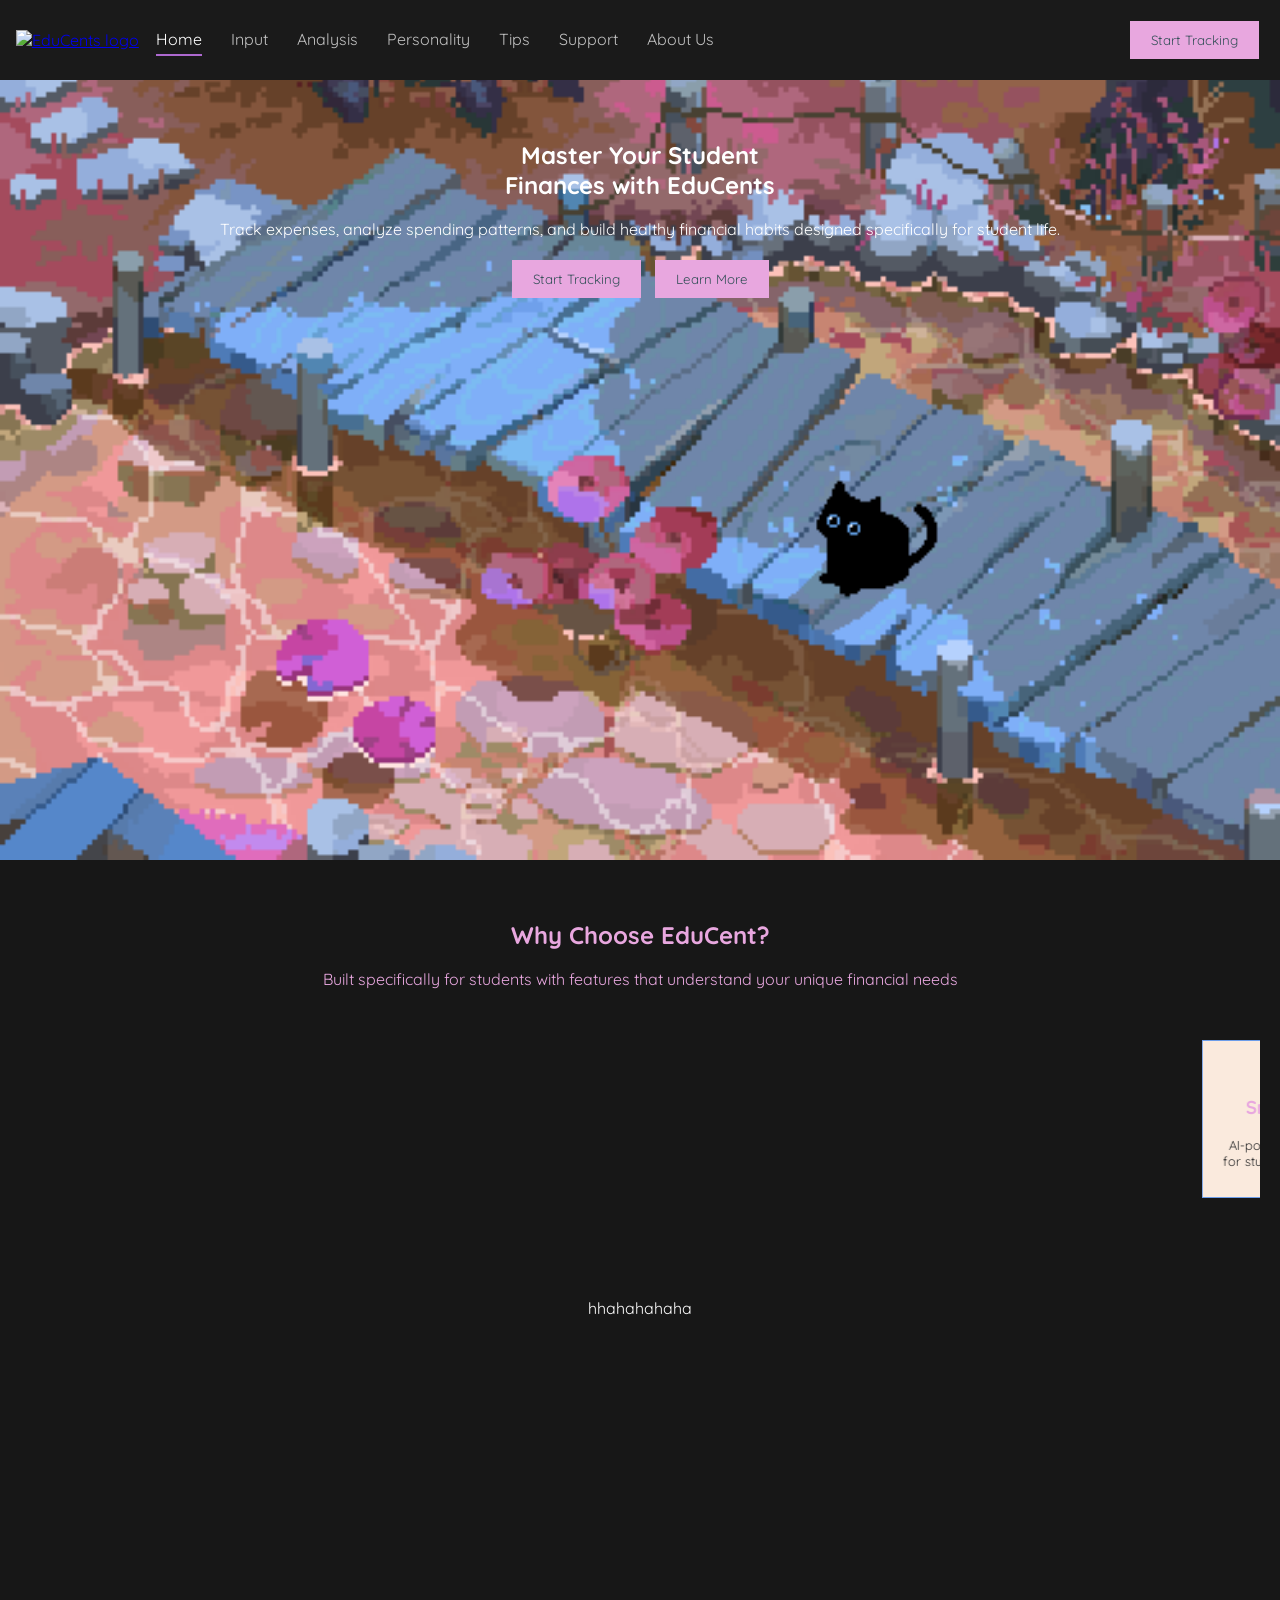
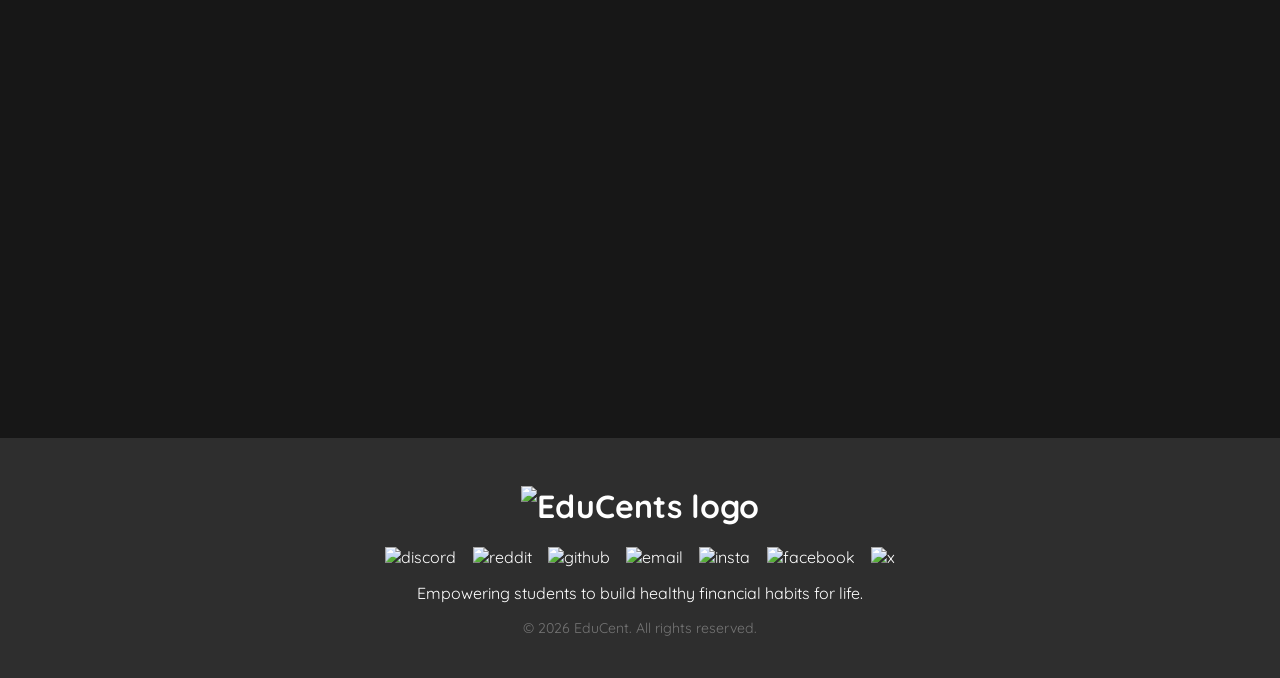
==== index.html @ 4b4cd6ac "updated home name to index.html" ====
<!DOCTYPE html>
<html>
	<head>
		<meta charset = "utf-8">
		<title>EduCents - Home</title> <!-- TODO add logo and changing title logic -->
		<link rel="stylesheet" href="CSS/main.CSS">
		<link rel="stylesheet" href="CSS/home.css">
		
		<!-- Roboto Mono font-->
		<!--<link rel="preconnect" href="https://fonts.googleapis.com">
		<link rel="preconnect" href="https://fonts.gstatic.com" crossorigin>
		<link href="https://fonts.googleapis.com/css2?family=Roboto+Mono:ital,wght@0,100..700;1,100..700&display=swap" rel="stylesheet">
		-->
		<!-- Quicksand font-->
		<link rel="preconnect" href="https://fonts.googleapis.com">
		<link rel="preconnect" href="https://fonts.gstatic.com" crossorigin>
		<link href="https://fonts.googleapis.com/css2?family=Quicksand:wght@300..700&display=swap" rel="stylesheet">
		
		<style>



		</style>
	
	</head>

	<body>
		<header id="header">
			<div> <!--our logo and nav links-->
				<table class="headerTable" style="width: 100%;">
					<tr>
						<td style="max-width: 60px;" >
							<a href = "#header"><img src = "" alt = "EduCents logo"></a>
						</td>
						<td >
							<nav>
							<a href = "#header" id="selected">Home</a>
							<a href = "Input.html">Input</a>
							<a href = "Analysis.html">Analysis</a>
							<a href = "Personality.html">Personality</a>
							<a href = "Tips.html">Tips</a>
							<a href = "Support.html">Support</a>
							<a href = "AboutUs.html">About Us</a>
							</nav>
						</td>
						<td style="text-align: right;" >
							<input type="button" value="Start Tracking" class="button">
						</td>
					</tr>
				</table>				
			</div>
		</header>
		<main> <!-- main should have sections for each part-->
			<section class="parallax1">
				<h1>Master Your Student<br> 
				Finances with EduCents</h1>
				<p>Track expenses, analyze spending patterns, and build healthy financial habits designed specifically for student life.</p>
				<a href = "Input.html"><input type = "button" value = "Start Tracking"  class="button"></a>
				<a href = "Input.html"><input type = "button" value = "Learn More" class="button"></a>
			</section>

			<section id="WhyEduCents">
				<h2>Why Choose EduCent?</h2>
				<p>Built specifically for students with features that understand your unique financial needs</p>
				<br>
				<marquee>
					<div class="marquee">
						<img src="" alt="icon"/>
						<h3>Smart Analysis</h3>
						<p class="font-light">AI-powered insights tailored 
							<br>for student spending patterns</p>
					</div>
					<div class="marquee">
						<img src="" alt="icon"/>
						<h3>Personality Insights</h3>
						<p class="font-light">Understand your financial 
							<br>personality and spending triggers</p>
					</div>
					<div class="marquee">
						<img src="" alt="icon"/>
						<h3>Student-Focused</h3>
						<p class="font-light">Categories and features
							<br> designed for student life</p>
					</div>
					<div class="marquee">
						<img src="" alt="icon"/>
						<h3>Easy Tracking</h3>
						<p class="font-light">Quick expense input with
							<br> smart categorization</p>
					</div>



				</marquee>
			</section>
			<section class="parallax2">
				hhahahahaha
			</section>
		</main>
		<footer> <!-- TODO: figure out how to keep it at the bottom-->
			<!-- logo -->
			<h1>
			<a href = "#header"><img src = "" alt = "EduCents logo"></a>
			</h1>
			<!-- our social links -->
			<div >
				<a href = "https://discord.com/">
					<img src="" alt="discord">
				</a>
				<a href = "https://www.reddit.com/">
					<img src="" alt="reddit">
				</a>
				<a href = "https://github.com/">
					<img src="" alt="github">
				</a>
				<a href = "mailto:educents@gmail.com">
					<img src="" alt="email">
				</a>
				<a href= "https://www.instagram.com/">
					<img src="" alt="insta">
				</a>
				<a href= "https://www.facebook.com/">
					<img src="" alt="facebook">
				</a>
					<a href= "https://x.com/?lang=en">
					<img src="" alt="x">
				</a>
			</div>
			<!-- footer text -->
			<p>Empowering students to build healthy financial habits for life.</p>
			<p style="font-size: 0.88rem; color: rgb(117, 117, 117);">© 2026 EduCent. All rights reserved.</p>
		</footer>
    </body>
</html>
---- CSS/main.CSS ----
body {
    font-family: quicksand;
    margin: 0 ;
    width: 100%;
    background-color: rgb(23, 23, 23);
    color: white;
    
    /*padding-left: 15px;
    padding-right: 15px;
    font-size: 1em;*/
    /*background-image: url('assets/dotted-blackbg.jpg');
    background-attachment: fixed;
    background-size: cover;
    background-position: center;
    background-repeat: no-repeat;*/
}

main {
    text-align: center;
}

nav a{ /*how to highlight current user's page? */
    padding: 1.5%;
    text-decoration: none;
    color: rgb(193, 193, 193);
}

#selected{
    border-bottom: 2.2px solid rgb(173, 105, 207);
    color: white;
    padding-bottom: 4px;
    padding-left: 0;
    padding-right: 0;
    margin: auto 1.5%;
}

nav a:hover{
    color: #7e7faf;
    font-weight: bolder;
}

footer {
    text-align: center;
    padding: 20pt;
    background-color: rgb(46, 46, 46);
}

footer a {
    padding: 0.5%;
    text-decoration: none;
    color: white;
}

footer a:hover{
    font-size: larger;
}

.font-light{
    font-size: small;
    color: rgb(46, 46, 46);
}



.headerTable {
    padding: 1%;
    /*border-bottom: 1px solid #7e7faf;*/
    background-color: rgb(26, 26, 26);
}

section {
    padding: 40px 20px;
    
}

.button {
    margin: 5px;
    padding: 10px 20px;
    font-family: quicksand;

    background-color: #e8a7df;
    color: #355059;
    border: 1px solid #e8a7df;
}

.button:hover {
    transform: scale(1.1);
    background-color: #fbeee5;
}
---- CSS/home.css ----
div.marquee{
    background: #faeadd;
    border: 1px solid #6c9de9 ;
    padding: 15px;
    margin: 15px 30px;
    width: 190px;
    text-align: center;
    float: left;
}

#WhyEduCents {
    text-align: center;
    color: #e8a7df ;

}


.parallax1 {
    background: url(../assets/pixel-cat-pond-ezgif.com-effects2.gif);
    min-height: 700px;
    background-attachment: fixed;
    background-position: center;
    background-repeat: no-repeat;
    background-size: cover;
}

.parallax2 {
    background: url(../assets/red-lake_CarlBurton.gif);
    min-height: 700px;
    background-attachment: fixed;
    background-position: bottom;
    background-repeat: no-repeat;
    background-size: cover;
}
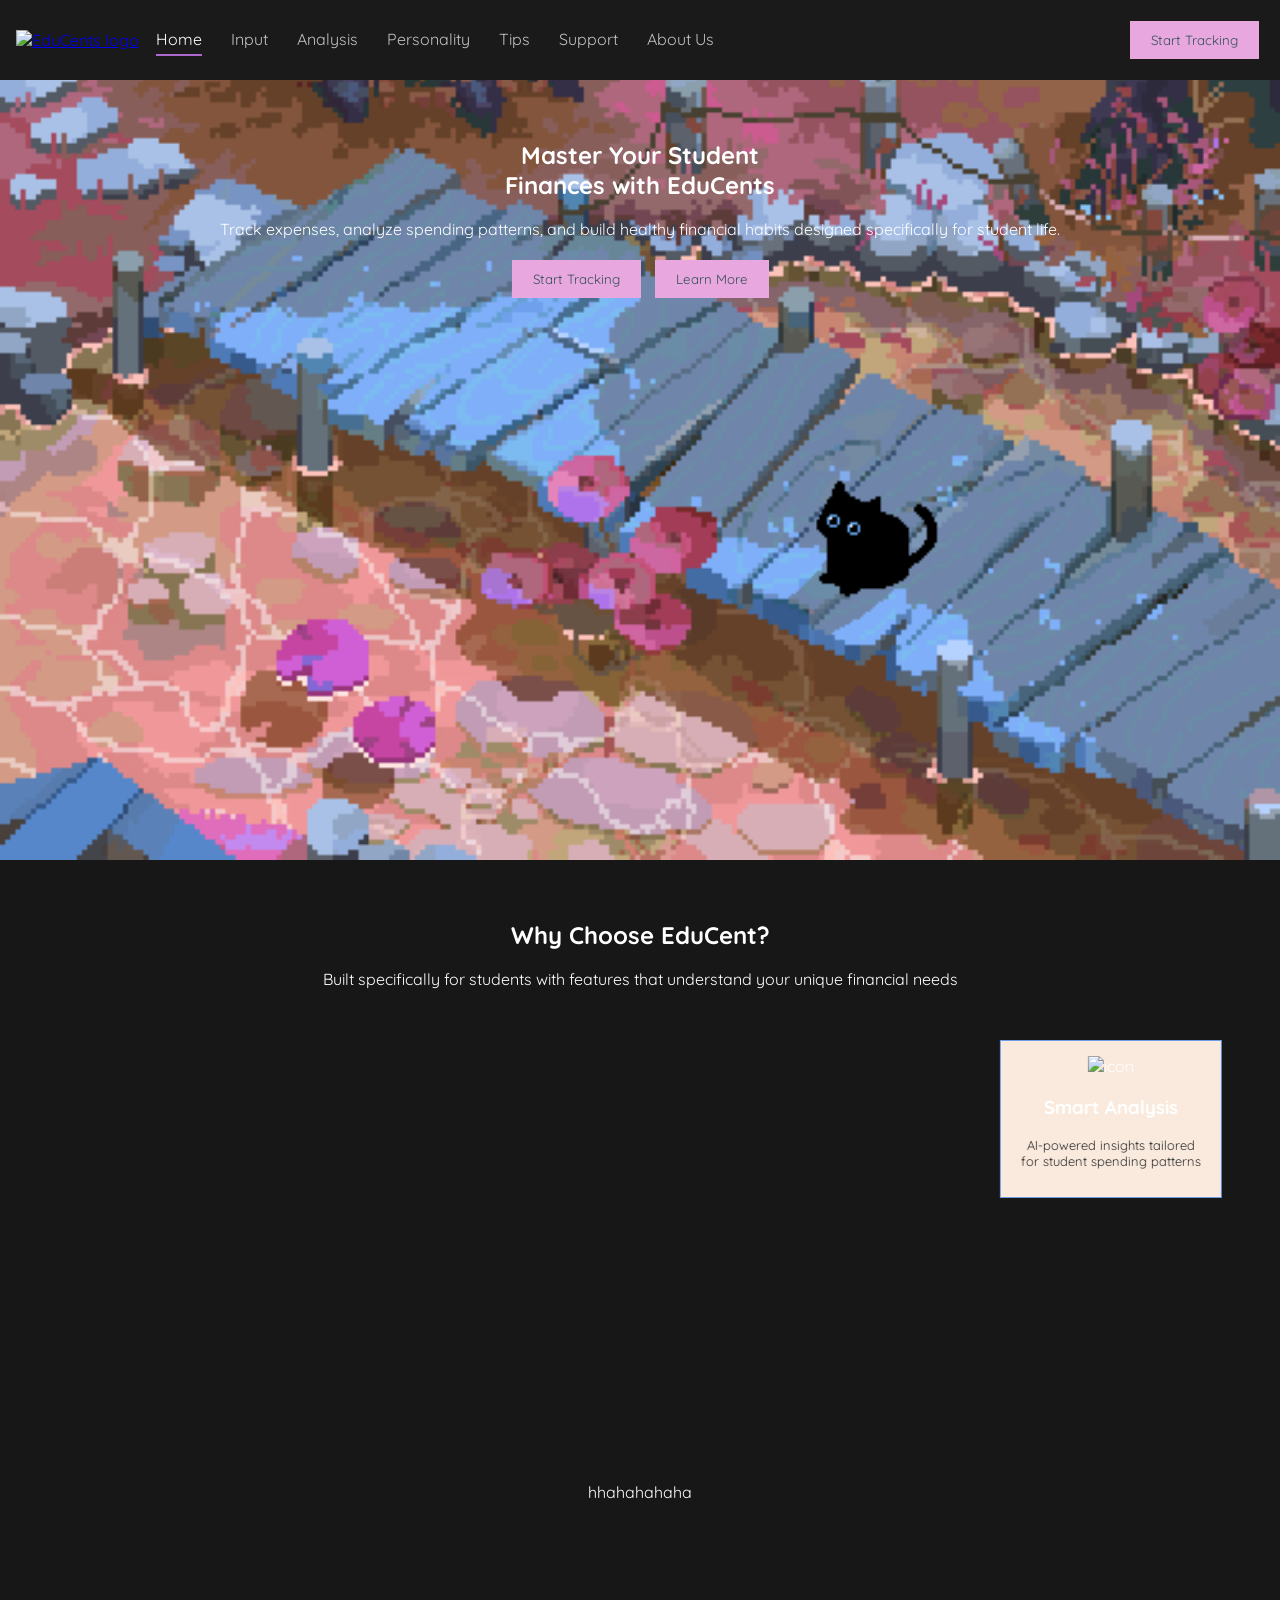
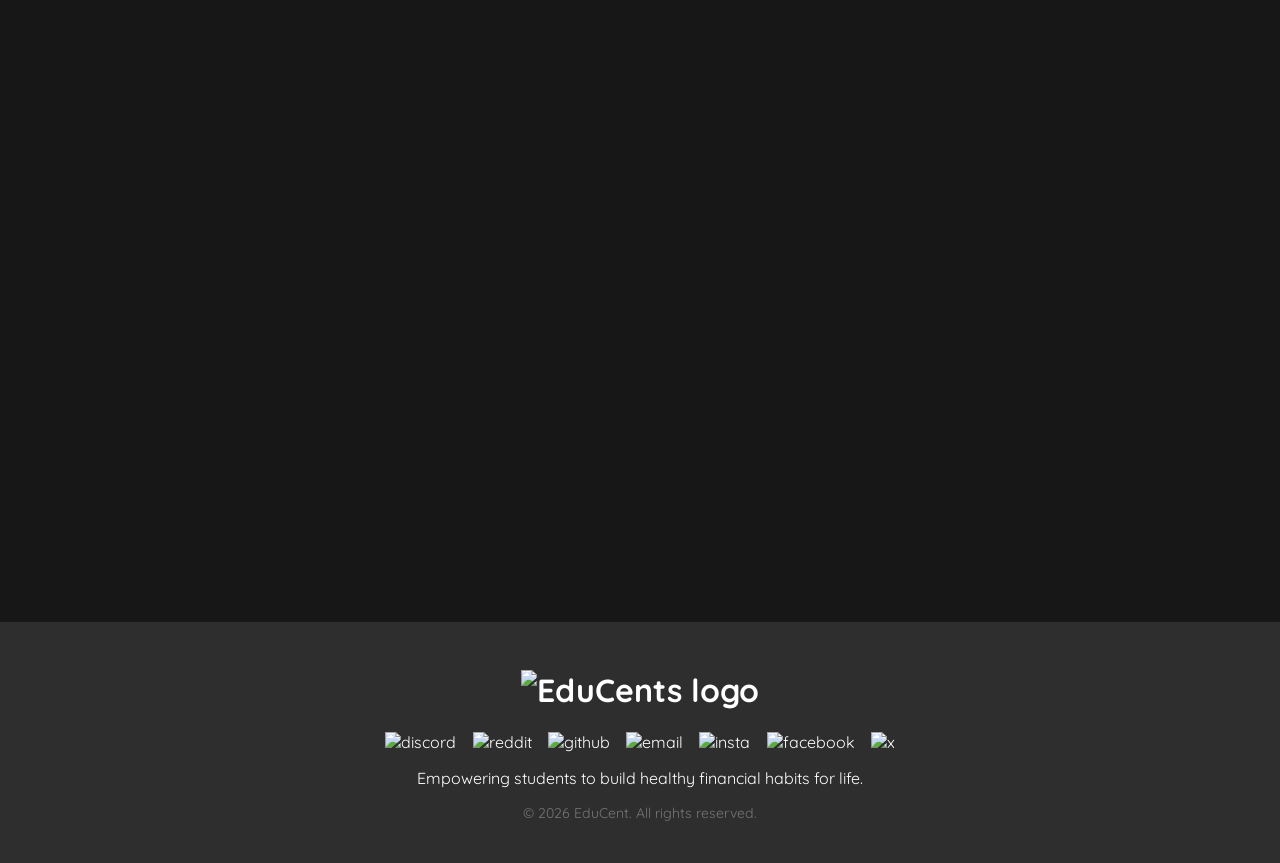
==== commit 4bbbde21: "pushing all changes" ====
--- a/index.html
+++ b/index.html
@@ -63,7 +63,8 @@
 				<h2>Why Choose EduCent?</h2>
 				<p>Built specifically for students with features that understand your unique financial needs</p>
 				<br>
-				<marquee>
+				<div class="marquee-row">
+				<marquee  id= "marquee1"  scrollamount = "20">
 					<div class="marquee">
 						<img src="" alt="icon"/>
 						<h3>Smart Analysis</h3>
@@ -89,9 +90,36 @@
 							<br> smart categorization</p>
 					</div>
 
+				</marquee>
+				</div>
 
-
-				</marquee>
+				<div class="marquee-row">
+				<marquee  id= "marquee2"  scrollamount = "20">
+					<div class="marquee">
+						<img src="" alt="icon"/>
+						<h3>Smart Analysis</h3>
+						<p class="font-light">AI-powered insights tailored 
+							<br>for student spending patterns</p>
+					</div>
+					<div class="marquee">
+						<img src="" alt="icon"/>
+						<h3>Personality Insights</h3>
+						<p class="font-light">Understand your financial 
+							<br>personality and spending triggers</p>
+					</div>
+					<div class="marquee">
+						<img src="" alt="icon"/>
+						<h3>Student-Focused</h3>
+						<p class="font-light">Categories and features
+							<br> designed for student life</p>
+					</div>
+					<div class="marquee">
+						<img src="" alt="icon"/>
+						<h3>Easy Tracking</h3>
+						<p class="font-light">Quick expense input with
+							<br> smart categorization</p>
+					</div>
+				</marquee></div>
 			</section>
 			<section class="parallax2">
 				hhahahahaha
--- a/CSS/home.css
+++ b/CSS/home.css
@@ -5,14 +5,50 @@
     margin: 15px 30px;
     width: 190px;
     text-align: center;
-    float: left;
+    display: inline-block;
+
+}
+
+
+marquee {
+    display: inline-block;
+    vertical-align: top;
+}
+
+#WhyEduCents {
+    white-space: nowrap;
+    overflow: hidden ;
+    position: relative;
+}
+
+#marquee2 {
+    transform: translateX(100vw);
+}
+
+/* #marquee1 {
+
+} */
+/* 
+#marquee2 {
+    display: inline-block;
+    transform: translateX(100vw); 
+}
+
+.marquee-row {
+    position: absolute;
+    top: 100;
+    left: 0;
+    width: 100%;
 }
 
 #WhyEduCents {
     text-align: center;
     color: #e8a7df ;
-
-}
+    overflow: visible;
+    padding-left: 0;
+    padding-right: 0;
+    min-height: 350px;
+} */
 
 
 .parallax1 {
